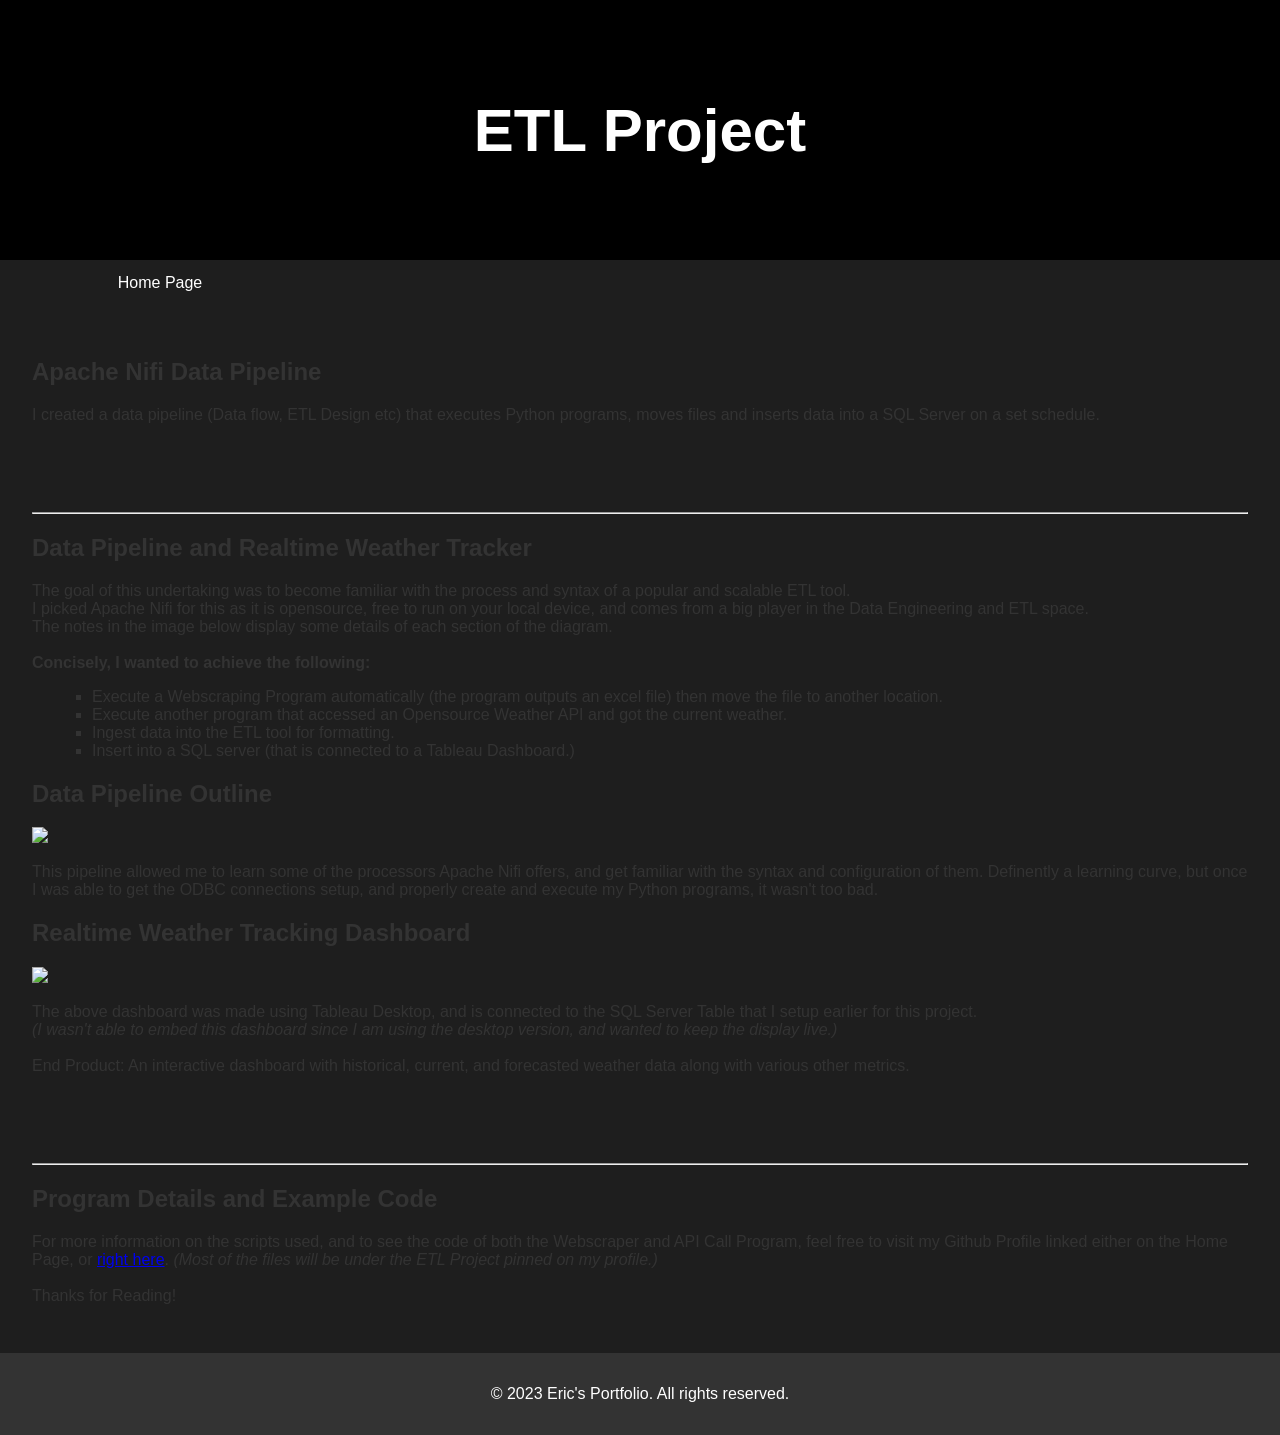
==== ETL_Project_1.html @ b4e4a727 "Adding files" ====
<!DOCTYPE html>
<html lang="en">
<head>
    <meta charset="UTF-8">
    <meta name="viewport" content="width=device-width, initial-scale=1.0">
    <title>ETL Project</title>
    <style>
        body {
            font-family: 'Arial Black', sans-serif;
            margin: 0;
            padding: 0;
            background-color: #000000e1;
            background-image: url('https://eric-castilla-website-1.s3.us-west-1.amazonaws.com/images/background_images/White_Background_2.jpg');
            background-size: cover;
            background-position: center;
            background-repeat: no-repeat;
            color: #fff;
        }

        header {
            background-color: #000000;
            font-size: 30px ;
            text-align: center;
            padding: 1em;
            background-image: url('https://media.giphy.com/media/xTiTnxpQ3ghPiB2Hp6/giphy.gif');
            background-size: cover;
            overflow: hidden;
            height: 200px; /* Adjust header size */
            display: flex;
            align-items: center;
            justify-content: center;
        }

        h1 {
            margin: 0;
            font-size: 2em;
        }

        nav {
            background-image: url('https://media.giphy.com/media/xVn3ZmKrKIOLS/giphy.gif');
            background-size: cover;
            overflow: hidden;
        }

        nav a {
            float: left;
            display: block;
            color: white;
            text-align: center;
            padding: 14px 16px;
            text-decoration: none;
            width: 25%;
            box-sizing: border-box;
        }

        nav a:hover {
            background-color: rgba(255, 255, 255, 0.3);
            color: black;
        }

        section {
            padding: 2em;
            color: #333;
        }

        section p {
            margin-bottom: 1em;
        }

        section ul {
            list-style-type: square; /* You can change 'disc' to 'circle', 'square', etc. */
            margin-left: 20px;
        }

        .image-gallery img {
            max-width: 100%;
            height: auto;
        }

        footer {
            background-color: #333;
            color: #fff;
            text-align: center;
            padding: 1em;
        }
    </style>
</head>
<body>
    <header>
        <h1>ETL Project</h1>
    </header>
    <nav>
        <a href="http://eric-castilla-website-1.s3-website-us-west-1.amazonaws.com">Home Page</a>
    </nav>
    <section>
        <h2>Apache Nifi Data Pipeline</h2>
        <p>I created a data pipeline (Data flow, ETL Design etc) that executes Python programs, moves files and inserts data into a SQL Server on a set schedule. </p>    
    </section>
    <section>
        <hr>
        <h2>Data Pipeline and Realtime Weather Tracker</h2>
        <p>The goal of this undertaking was to become familiar with the process and syntax of a popular and scalable ETL tool. 
            <br>I picked Apache Nifi for this as it is opensource, free to run on your local device, and comes from a big player in the Data Engineering and ETL space. 
            <br>The notes in the image below display some details of each section of the diagram. 
            <br>
            <br><strong>Concisely, I wanted to achieve the following:</strong>
            <ul>
                <li>Execute a Webscraping Program automatically (the program outputs an excel file) then move the file to another location.
                <li>Execute another program that accessed an Opensource Weather API and got the current weather.
                <li>Ingest data into the ETL tool for formatting.
                <li>Insert into a SQL server (that is connected to a Tableau Dashboard.)
                </li>
            </ul>
        </p>
        <h2>Data Pipeline Outline</h2>
        <div class="image-gallery">
            <img src="https://eric-castilla-website-1.s3.us-west-1.amazonaws.com/images/project_pics/Apache+Nifi+Data-Pipeline+1.PNG">
        </div>
        <p>This pipeline allowed me to learn some of the processors Apache Nifi offers, and get familiar with the syntax and configuration of them. Definently a learning curve, but once I was able to get the ODBC connections setup, and properly create and execute my Python programs, it wasn't too bad.</p>
        <h2>Realtime Weather Tracking Dashboard</h2>
        <div class="image-gallery">
            <img src="https://eric-castilla-website-1.s3.us-west-1.amazonaws.com/images/project_pics/Real+Time+Temp+Tracking+and+Forecasting+1.PNG">
        </div>
        <p>The above dashboard was made using Tableau Desktop, and is connected to the SQL Server Table that I setup earlier for this project. 
            <br><i>(I wasn't able to embed this dashboard since I am using the desktop version, and wanted to keep the display live.)</i>
        <br>
        <br>
        End Product: An interactive dashboard with historical, current, and forecasted weather data along with various other metrics.
        </p>
        <p> </p>
    </section>
    <section>
        <hr>
        <h2>Program Details and Example Code</h2>
        <p>For more information on the scripts used, and to see the code of both the Webscraper and API Call Program, feel free to visit my Github Profile linked either on the Home Page, or <a href="https://github.com/CastyBoi">right here</a>. <i>(Most of the files will be under the ETL Project pinned on my profile.)</i>
            <br>
            <br>Thanks for Reading!
        </p>
    </section>
    <footer>
        <p>&copy; 2023 Eric's Portfolio. All rights reserved.</p>
    </footer>
</body>
</html>
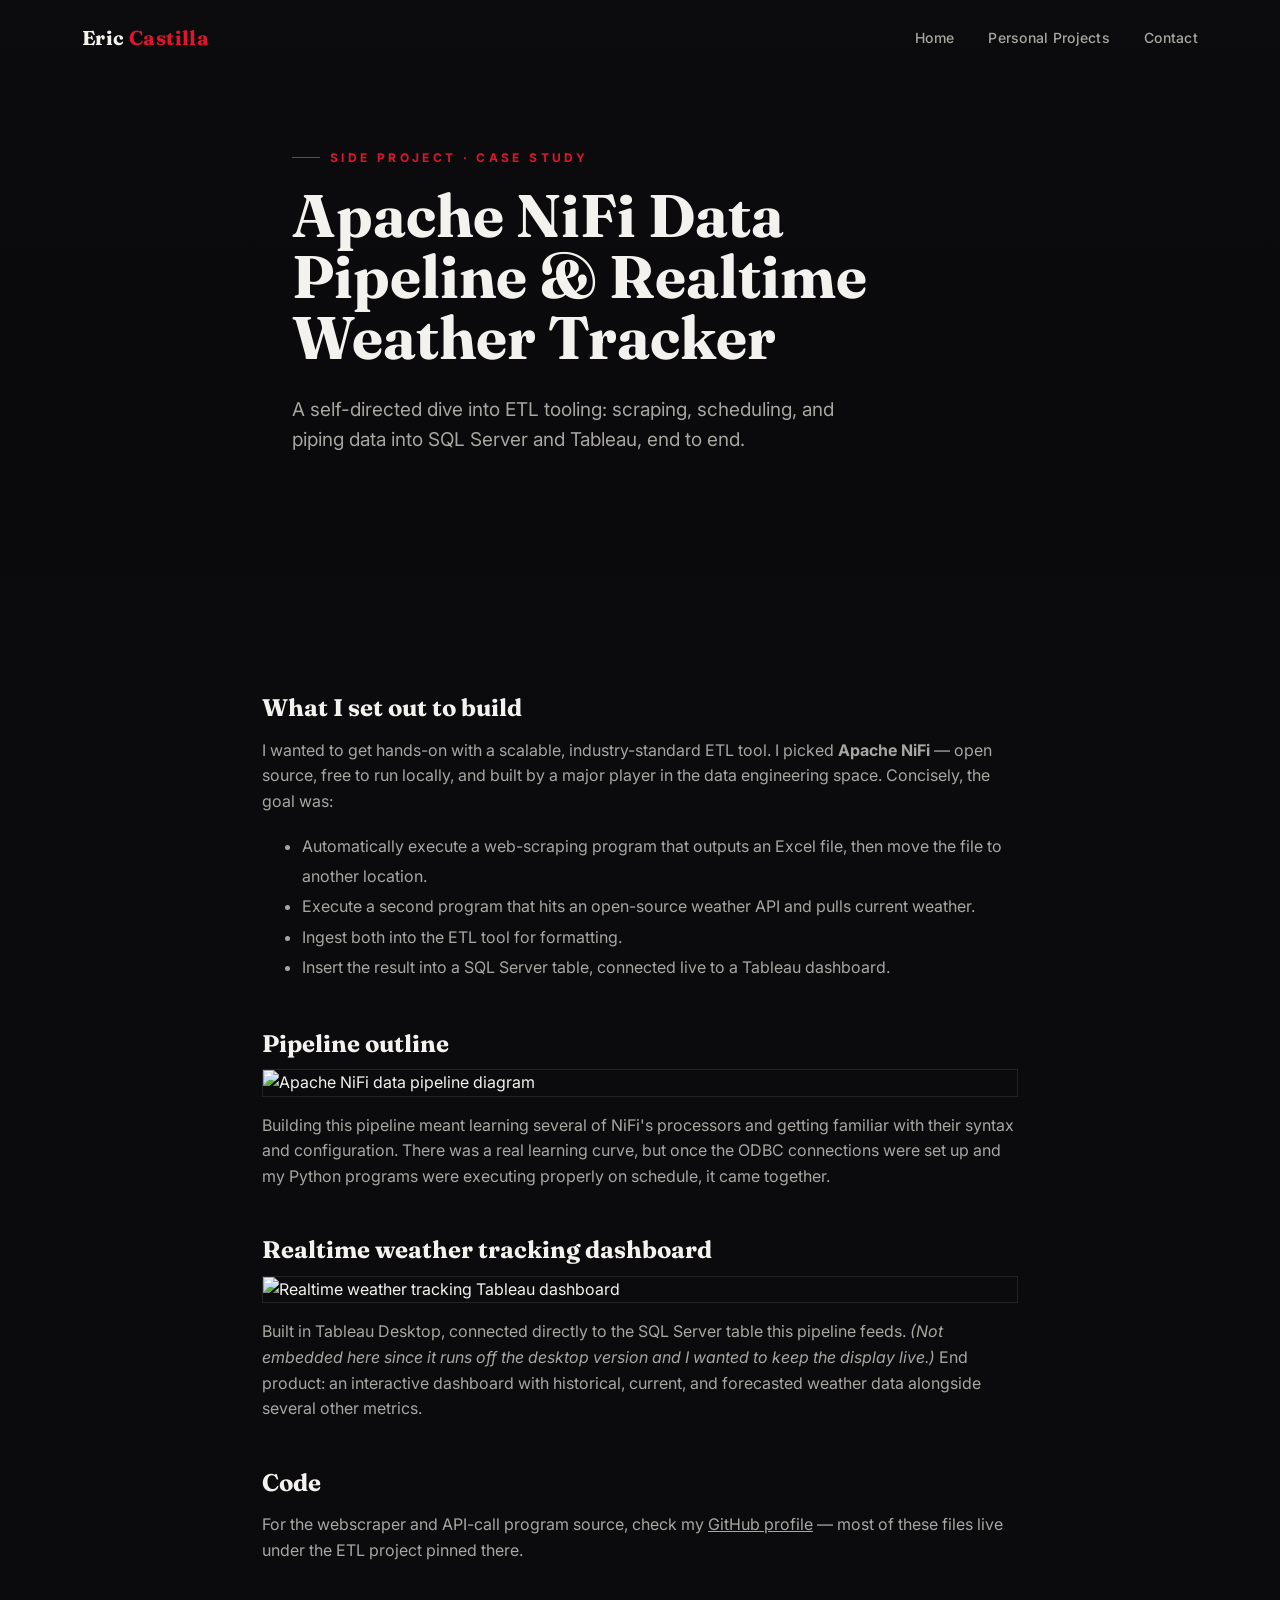
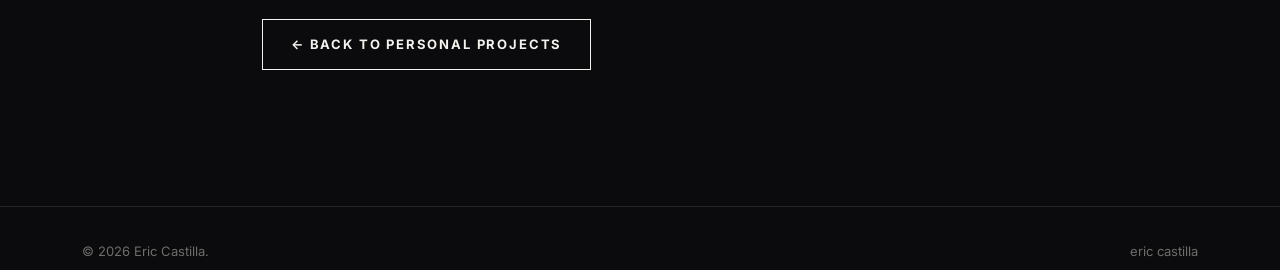
==== commit 52e5cb67: "Add files via upload" ====
--- a/ETL_Project_1.html
+++ b/ETL_Project_1.html
@@ -1,144 +1,70 @@
 <!DOCTYPE html>
 <html lang="en">
 <head>
-    <meta charset="UTF-8">
-    <meta name="viewport" content="width=device-width, initial-scale=1.0">
-    <title>ETL Project</title>
-    <style>
-        body {
-            font-family: 'Arial Black', sans-serif;
-            margin: 0;
-            padding: 0;
-            background-color: #000000e1;
-            background-image: url('https://eric-castilla-website-1.s3.us-west-1.amazonaws.com/images/background_images/White_Background_2.jpg');
-            background-size: cover;
-            background-position: center;
-            background-repeat: no-repeat;
-            color: #fff;
-        }
-
-        header {
-            background-color: #000000;
-            font-size: 30px ;
-            text-align: center;
-            padding: 1em;
-            background-image: url('https://media.giphy.com/media/xTiTnxpQ3ghPiB2Hp6/giphy.gif');
-            background-size: cover;
-            overflow: hidden;
-            height: 200px; /* Adjust header size */
-            display: flex;
-            align-items: center;
-            justify-content: center;
-        }
-
-        h1 {
-            margin: 0;
-            font-size: 2em;
-        }
-
-        nav {
-            background-image: url('https://media.giphy.com/media/xVn3ZmKrKIOLS/giphy.gif');
-            background-size: cover;
-            overflow: hidden;
-        }
-
-        nav a {
-            float: left;
-            display: block;
-            color: white;
-            text-align: center;
-            padding: 14px 16px;
-            text-decoration: none;
-            width: 25%;
-            box-sizing: border-box;
-        }
-
-        nav a:hover {
-            background-color: rgba(255, 255, 255, 0.3);
-            color: black;
-        }
-
-        section {
-            padding: 2em;
-            color: #333;
-        }
-
-        section p {
-            margin-bottom: 1em;
-        }
-
-        section ul {
-            list-style-type: square; /* You can change 'disc' to 'circle', 'square', etc. */
-            margin-left: 20px;
-        }
-
-        .image-gallery img {
-            max-width: 100%;
-            height: auto;
-        }
-
-        footer {
-            background-color: #333;
-            color: #fff;
-            text-align: center;
-            padding: 1em;
-        }
-    </style>
+<meta charset="UTF-8">
+<meta name="viewport" content="width=device-width, initial-scale=1.0">
+<title>ETL Case Study — Eric Castilla</title>
+<link rel="stylesheet" href="style.css">
 </head>
 <body>
-    <header>
-        <h1>ETL Project</h1>
-    </header>
-    <nav>
-        <a href="http://eric-castilla-website-1.s3-website-us-west-1.amazonaws.com">Home Page</a>
+
+<header class="site-nav scrolled">
+  <div class="wrap nav-inner">
+    <a href="index.html" class="brand">Eric <span>Castilla</span></a>
+    <nav class="links">
+      <a href="index.html#top">Home</a>
+      <a href="index.html#personal">Personal Projects</a>
+      <a href="index.html#contact">Contact</a>
     </nav>
-    <section>
-        <h2>Apache Nifi Data Pipeline</h2>
-        <p>I created a data pipeline (Data flow, ETL Design etc) that executes Python programs, moves files and inserts data into a SQL Server on a set schedule. </p>    
-    </section>
-    <section>
-        <hr>
-        <h2>Data Pipeline and Realtime Weather Tracker</h2>
-        <p>The goal of this undertaking was to become familiar with the process and syntax of a popular and scalable ETL tool. 
-            <br>I picked Apache Nifi for this as it is opensource, free to run on your local device, and comes from a big player in the Data Engineering and ETL space. 
-            <br>The notes in the image below display some details of each section of the diagram. 
-            <br>
-            <br><strong>Concisely, I wanted to achieve the following:</strong>
-            <ul>
-                <li>Execute a Webscraping Program automatically (the program outputs an excel file) then move the file to another location.
-                <li>Execute another program that accessed an Opensource Weather API and got the current weather.
-                <li>Ingest data into the ETL tool for formatting.
-                <li>Insert into a SQL server (that is connected to a Tableau Dashboard.)
-                </li>
-            </ul>
-        </p>
-        <h2>Data Pipeline Outline</h2>
-        <div class="image-gallery">
-            <img src="https://eric-castilla-website-1.s3.us-west-1.amazonaws.com/images/project_pics/Apache+Nifi+Data-Pipeline+1.PNG">
-        </div>
-        <p>This pipeline allowed me to learn some of the processors Apache Nifi offers, and get familiar with the syntax and configuration of them. Definently a learning curve, but once I was able to get the ODBC connections setup, and properly create and execute my Python programs, it wasn't too bad.</p>
-        <h2>Realtime Weather Tracking Dashboard</h2>
-        <div class="image-gallery">
-            <img src="https://eric-castilla-website-1.s3.us-west-1.amazonaws.com/images/project_pics/Real+Time+Temp+Tracking+and+Forecasting+1.PNG">
-        </div>
-        <p>The above dashboard was made using Tableau Desktop, and is connected to the SQL Server Table that I setup earlier for this project. 
-            <br><i>(I wasn't able to embed this dashboard since I am using the desktop version, and wanted to keep the display live.)</i>
-        <br>
-        <br>
-        End Product: An interactive dashboard with historical, current, and forecasted weather data along with various other metrics.
-        </p>
-        <p> </p>
-    </section>
-    <section>
-        <hr>
-        <h2>Program Details and Example Code</h2>
-        <p>For more information on the scripts used, and to see the code of both the Webscraper and API Call Program, feel free to visit my Github Profile linked either on the Home Page, or <a href="https://github.com/CastyBoi">right here</a>. <i>(Most of the files will be under the ETL Project pinned on my profile.)</i>
-            <br>
-            <br>Thanks for Reading!
-        </p>
-    </section>
-    <footer>
-        <p>&copy; 2023 Eric's Portfolio. All rights reserved.</p>
-    </footer>
+  </div>
+</header>
+
+<section class="hero has-bg" style="min-height:52vh;padding-top:140px;--bg-img:url('images/projects/etl-hero.jpg')">
+  <div class="wrap hero-inner">
+    <div class="eyebrow">Side Project &middot; Case Study</div>
+    <h1 style="font-size:clamp(34px,5vw,60px)">Apache NiFi Data Pipeline &amp; Realtime Weather Tracker</h1>
+    <p class="sub">A self-directed dive into ETL tooling: scraping, scheduling, and piping data into SQL Server and Tableau, end to end.</p>
+  </div>
+</section>
+
+<section class="section-pad">
+  <div class="wrap" style="max-width:820px">
+
+    <h2>What I set out to build</h2>
+    <p style="color:var(--text-dim)">I wanted to get hands-on with a scalable, industry-standard ETL tool. I picked <strong>Apache NiFi</strong> — open source, free to run locally, and built by a major player in the data engineering space. Concisely, the goal was:</p>
+    <ul style="color:var(--text-dim);line-height:1.9">
+      <li>Automatically execute a web-scraping program that outputs an Excel file, then move the file to another location.</li>
+      <li>Execute a second program that hits an open-source weather API and pulls current weather.</li>
+      <li>Ingest both into the ETL tool for formatting.</li>
+      <li>Insert the result into a SQL Server table, connected live to a Tableau dashboard.</li>
+    </ul>
+
+    <h2 style="margin-top:48px">Pipeline outline</h2>
+    <div class="image-gallery">
+      <img src="images/projects/nifi-pipeline.jpg" alt="Apache NiFi data pipeline diagram" loading="lazy" onerror="this.src='https://eric-castilla-website-1.s3.us-west-1.amazonaws.com/images/project_pics/Apache+Nifi+Data-Pipeline+1.PNG'">
+    </div>
+    <p style="color:var(--text-dim)">Building this pipeline meant learning several of NiFi's processors and getting familiar with their syntax and configuration. There was a real learning curve, but once the ODBC connections were set up and my Python programs were executing properly on schedule, it came together.</p>
+
+    <h2 style="margin-top:48px">Realtime weather tracking dashboard</h2>
+    <div class="image-gallery">
+      <img src="images/projects/weather-dashboard.jpg" alt="Realtime weather tracking Tableau dashboard" loading="lazy" onerror="this.src='https://eric-castilla-website-1.s3.us-west-1.amazonaws.com/images/project_pics/Real+Time+Temp+Tracking+and+Forecasting+1.PNG'">
+    </div>
+    <p style="color:var(--text-dim)">Built in Tableau Desktop, connected directly to the SQL Server table this pipeline feeds. <i>(Not embedded here since it runs off the desktop version and I wanted to keep the display live.)</i> End product: an interactive dashboard with historical, current, and forecasted weather data alongside several other metrics.</p>
+
+    <h2 style="margin-top:48px">Code</h2>
+    <p style="color:var(--text-dim)">For the webscraper and API-call program source, check my <a class="case-link" href="https://github.com/CastyBoi" target="_blank" rel="noopener">GitHub profile</a> — most of these files live under the ETL project pinned there.</p>
+
+    <p style="margin-top:56px"><a class="btn" href="index.html#personal">&larr; Back to Personal Projects</a></p>
+  </div>
+</section>
+
+<footer>
+  <div class="wrap">
+    <span>&copy; <span id="year"></span> Eric Castilla.</span>
+    <span><a href="index.html">eric castilla</a></span>
+  </div>
+</footer>
+
+<script src="script.js"></script>
 </body>
 </html>
--- a/style.css
+++ b/style.css
@@ -0,0 +1,493 @@
+/* ==========================================================================
+   Eric Castilla — Portfolio
+   ========================================================================== */
+
+@import url('https://fonts.googleapis.com/css2?family=Fraunces:ital,opsz,wght@0,9..144,400;0,9..144,600;0,9..144,700;0,9..144,900;1,9..144,500&family=Inter:wght@300;400;500;600;700;800&display=swap');
+
+:root {
+  --bg: #0b0b0d;
+  --bg-raised: #131316;
+  --bg-card: #17171b;
+  --text: #f4f2ee;
+  --text-dim: #a8a6a1;
+  --text-faint: #6f6d69;
+  --accent: #e0142c;
+  --accent-dim: #8a0e1c;
+  --line: rgba(244, 242, 238, 0.1);
+  --font-display: 'Fraunces', Georgia, serif;
+  --font-body: 'Inter', -apple-system, BlinkMacSystemFont, sans-serif;
+  --maxw: 1180px;
+  --overlay-dark: linear-gradient(180deg, rgba(8,8,10,0.55) 0%, rgba(8,8,10,0.82) 65%, rgba(8,8,10,0.97) 100%);
+  --overlay-band: linear-gradient(90deg, rgba(8,8,10,0.94) 0%, rgba(8,8,10,0.65) 45%, rgba(8,8,10,0.94) 100%);
+}
+
+* { box-sizing: border-box; }
+html { scroll-behavior: smooth; }
+
+body {
+  margin: 0;
+  background: var(--bg);
+  color: var(--text);
+  font-family: var(--font-body);
+  font-weight: 400;
+  line-height: 1.6;
+  -webkit-font-smoothing: antialiased;
+}
+
+img { max-width: 100%; display: block; }
+a { color: inherit; }
+
+.wrap {
+  max-width: var(--maxw);
+  margin: 0 auto;
+  padding: 0 32px;
+}
+
+.eyebrow {
+  display: inline-flex;
+  align-items: center;
+  gap: 10px;
+  font-family: var(--font-body);
+  font-size: 12px;
+  font-weight: 700;
+  letter-spacing: 0.28em;
+  text-transform: uppercase;
+  color: var(--accent);
+  margin-bottom: 18px;
+}
+.eyebrow::before {
+  content: '';
+  width: 28px;
+  height: 1px;
+  background: var(--accent);
+}
+
+h1, h2, h3, h4 {
+  font-family: var(--font-display);
+  font-weight: 700;
+  line-height: 1.1;
+  margin: 0 0 0.5em;
+}
+
+.section-title {
+  font-size: clamp(28px, 4vw, 44px);
+  max-width: 720px;
+}
+
+.lede {
+  color: var(--text-dim);
+  font-size: 17px;
+  max-width: 640px;
+  margin-bottom: 48px;
+}
+
+/* -------------------- Background image utility --------------------
+   Set the photo per-element with:  style="--bg-img:url('images/your-photo.jpg')"
+   The dark gradient overlay always renders even if the image is missing,
+   so nothing looks "broken" until you drop real photos in.
+--------------------------------------------------------------------- */
+.has-bg {
+  position: relative;
+  background-color: #101012;
+  background-image: var(--overlay-dark), var(--bg-img, none);
+  background-size: cover;
+  background-position: center;
+  background-repeat: no-repeat;
+  background-attachment: fixed;
+}
+@media (max-width: 900px) {
+  .has-bg { background-attachment: scroll; }
+}
+
+/* -------------------------------- Nav -------------------------------- */
+header.site-nav {
+  position: fixed;
+  top: 0; left: 0; right: 0;
+  z-index: 100;
+  padding: 22px 0;
+  transition: background-color .3s ease, padding .3s ease, border-color .3s ease;
+  border-bottom: 1px solid transparent;
+}
+header.site-nav.scrolled {
+  background-color: rgba(11,11,13,0.86);
+  backdrop-filter: blur(10px);
+  padding: 14px 0;
+  border-bottom: 1px solid var(--line);
+}
+.nav-inner {
+  display: flex;
+  align-items: center;
+  justify-content: space-between;
+}
+.brand {
+  font-family: var(--font-display);
+  font-weight: 700;
+  font-size: 20px;
+  letter-spacing: 0.02em;
+  text-decoration: none;
+  color: var(--text);
+}
+.brand span { color: var(--accent); }
+
+nav.links {
+  display: flex;
+  gap: 34px;
+  list-style: none;
+  margin: 0; padding: 0;
+}
+nav.links a {
+  text-decoration: none;
+  color: var(--text-dim);
+  font-size: 14px;
+  font-weight: 500;
+  letter-spacing: 0.02em;
+  transition: color .2s ease;
+}
+nav.links a:hover { color: var(--text); }
+
+.nav-toggle {
+  display: none;
+  flex-direction: column;
+  gap: 5px;
+  background: none;
+  border: none;
+  cursor: pointer;
+  padding: 6px;
+}
+.nav-toggle span {
+  width: 24px; height: 2px;
+  background: var(--text);
+  display: block;
+}
+
+@media (max-width: 780px) {
+  nav.links {
+    position: fixed;
+    top: 0; right: 0;
+    height: 100vh;
+    width: 76%;
+    max-width: 320px;
+    background: var(--bg-raised);
+    flex-direction: column;
+    justify-content: center;
+    align-items: flex-start;
+    padding: 40px;
+    gap: 26px;
+    transform: translateX(100%);
+    transition: transform .35s ease;
+    border-left: 1px solid var(--line);
+  }
+  nav.links.open { transform: translateX(0); }
+  nav.links a { font-size: 18px; }
+  .nav-toggle { display: flex; }
+}
+
+/* -------------------------------- Buttons -------------------------------- */
+.btn {
+  display: inline-flex;
+  align-items: center;
+  gap: 10px;
+  padding: 14px 28px;
+  font-family: var(--font-body);
+  font-size: 13px;
+  font-weight: 700;
+  letter-spacing: 0.14em;
+  text-transform: uppercase;
+  text-decoration: none;
+  border: 1px solid var(--text);
+  color: var(--text);
+  background: transparent;
+  transition: background-color .2s ease, color .2s ease, border-color .2s ease;
+  cursor: pointer;
+}
+.btn:hover { background: var(--text); color: var(--bg); }
+.btn-primary {
+  background: var(--accent);
+  border-color: var(--accent);
+  color: #fff;
+}
+.btn-primary:hover { background: transparent; color: var(--accent); }
+
+/* -------------------------------- Hero -------------------------------- */
+.hero {
+  min-height: 100vh;
+  display: flex;
+  align-items: center;
+  padding-top: 110px;
+  padding-bottom: 80px;
+}
+.hero-inner { max-width: 760px; }
+.hero-kicker {
+  font-size: 13px;
+  font-weight: 700;
+  letter-spacing: 0.3em;
+  text-transform: uppercase;
+  color: var(--text-dim);
+  margin-bottom: 26px;
+}
+.hero h1 {
+  font-size: clamp(42px, 7vw, 84px);
+  line-height: 1.02;
+  margin-bottom: 26px;
+}
+.hero h1 .drop {
+  font-size: 1.3em;
+  color: var(--accent);
+  font-style: italic;
+}
+.hero p.sub {
+  font-size: clamp(16px, 1.8vw, 19px);
+  color: var(--text-dim);
+  max-width: 560px;
+  margin-bottom: 40px;
+}
+.hero-actions { display: flex; gap: 16px; flex-wrap: wrap; }
+
+.scroll-cue {
+  position: absolute;
+  bottom: 34px;
+  left: 50%;
+  transform: translateX(-50%);
+  font-size: 11px;
+  letter-spacing: 0.2em;
+  text-transform: uppercase;
+  color: var(--text-faint);
+  display: flex;
+  flex-direction: column;
+  align-items: center;
+  gap: 10px;
+}
+.scroll-cue::after {
+  content: '';
+  width: 1px; height: 40px;
+  background: linear-gradient(var(--text-faint), transparent);
+  animation: scrollpulse 2s ease-in-out infinite;
+}
+@keyframes scrollpulse {
+  0% { opacity: .2; }
+  50% { opacity: 1; }
+  100% { opacity: .2; }
+}
+
+/* -------------------------------- Sections -------------------------------- */
+section { position: relative; }
+.section-pad { padding: 120px 0; }
+
+.reveal {
+  opacity: 0;
+  transform: translateY(28px);
+  transition: opacity .7s ease, transform .7s ease;
+}
+.reveal.in-view { opacity: 1; transform: translateY(0); }
+
+/* ---------------------------- About / Timeline ---------------------------- */
+.about-grid {
+  display: grid;
+  grid-template-columns: 0.9fr 1.1fr;
+  gap: 64px;
+}
+@media (max-width: 860px) {
+  .about-grid { grid-template-columns: 1fr; }
+}
+.about-copy p { color: var(--text-dim); margin-bottom: 18px; }
+.about-copy strong { color: var(--text); }
+
+.timeline { border-left: 1px solid var(--line); padding-left: 32px; display: flex; flex-direction: column; gap: 40px; }
+.timeline-item { position: relative; }
+.timeline-item::before {
+  content: '';
+  position: absolute;
+  left: -37.5px;
+  top: 4px;
+  width: 9px; height: 9px;
+  border-radius: 50%;
+  background: var(--accent);
+  box-shadow: 0 0 0 4px var(--bg-raised);
+}
+.timeline-item .tl-role { font-family: var(--font-display); font-size: 20px; margin-bottom: 4px; }
+.timeline-item .tl-meta { font-size: 12px; letter-spacing: 0.12em; text-transform: uppercase; color: var(--accent); margin-bottom: 10px; }
+.timeline-item p { color: var(--text-dim); font-size: 15px; margin: 0; }
+
+/* ------------------------------ Divider band ------------------------------ */
+.divider-band {
+  height: 46vh;
+  min-height: 320px;
+  display: flex;
+  align-items: center;
+  justify-content: center;
+  text-align: center;
+}
+.divider-band blockquote {
+  font-family: var(--font-display);
+  font-style: italic;
+  font-weight: 500;
+  font-size: clamp(22px, 3.4vw, 38px);
+  max-width: 820px;
+  margin: 0 auto;
+  padding: 0 24px;
+  color: var(--text);
+}
+.divider-band cite {
+  display: block;
+  margin-top: 20px;
+  font-style: normal;
+  font-family: var(--font-body);
+  font-size: 12px;
+  letter-spacing: 0.2em;
+  text-transform: uppercase;
+  color: var(--text-dim);
+}
+
+/* ------------------------------ Filter tabs ------------------------------ */
+.filter-bar {
+  display: flex;
+  flex-wrap: wrap;
+  gap: 10px;
+  margin-bottom: 44px;
+}
+.filter-btn {
+  font-family: var(--font-body);
+  font-size: 12px;
+  font-weight: 600;
+  letter-spacing: 0.08em;
+  text-transform: uppercase;
+  color: var(--text-dim);
+  background: transparent;
+  border: 1px solid var(--line);
+  padding: 9px 18px;
+  cursor: pointer;
+  transition: all .2s ease;
+}
+.filter-btn:hover { color: var(--text); border-color: var(--text-dim); }
+.filter-btn.active { color: #fff; background: var(--accent); border-color: var(--accent); }
+
+/* ------------------------------ Project grid ------------------------------ */
+.project-grid {
+  display: grid;
+  grid-template-columns: repeat(auto-fill, minmax(320px, 1fr));
+  gap: 26px;
+}
+
+.card {
+  background: var(--bg-card);
+  border: 1px solid var(--line);
+  display: flex;
+  flex-direction: column;
+  transition: transform .25s ease, border-color .25s ease;
+}
+.card:hover { transform: translateY(-4px); border-color: rgba(224,20,44,0.5); }
+
+.card-media {
+  height: 170px;
+  background-color: #1c1c20;
+  background-image: linear-gradient(160deg, rgba(224,20,44,0.18), rgba(0,0,0,0.05)), var(--bg-img, none);
+  background-size: cover;
+  background-position: center;
+  display: flex;
+  align-items: flex-end;
+  padding: 14px 16px;
+}
+.card-tag {
+  font-size: 10px;
+  font-weight: 700;
+  letter-spacing: 0.12em;
+  text-transform: uppercase;
+  background: rgba(11,11,13,0.75);
+  color: var(--text);
+  padding: 5px 10px;
+  border: 1px solid var(--line);
+}
+
+.card-body { padding: 22px; display: flex; flex-direction: column; gap: 10px; flex: 1; }
+.card-status { font-size: 11px; letter-spacing: 0.1em; text-transform: uppercase; color: var(--accent); font-weight: 700; }
+.card h3 { font-size: 19px; margin: 0; }
+.card-summary { color: var(--text-dim); font-size: 14px; margin: 0; }
+
+.card details { margin-top: 6px; border-top: 1px solid var(--line); padding-top: 10px; }
+.card summary {
+  cursor: pointer;
+  font-size: 12px;
+  font-weight: 700;
+  letter-spacing: 0.08em;
+  text-transform: uppercase;
+  color: var(--text);
+  list-style: none;
+}
+.card summary::-webkit-details-marker { display: none; }
+.card summary::after { content: '+'; float: right; }
+.card details[open] summary::after { content: '−'; }
+.card details p { color: var(--text-dim); font-size: 14px; margin: 12px 0 0; }
+
+.card-tools { display: flex; flex-wrap: wrap; gap: 6px; margin-top: auto; padding-top: 12px; }
+.pill {
+  font-size: 11px;
+  color: var(--text-dim);
+  border: 1px solid var(--line);
+  padding: 4px 10px;
+  border-radius: 100px;
+}
+
+.more-note {
+  margin-top: 40px;
+  padding: 20px 24px;
+  border: 1px dashed var(--line);
+  color: var(--text-dim);
+  font-size: 14px;
+}
+.more-note strong { color: var(--text); }
+
+/* ------------------------------ Skills ------------------------------ */
+.skills-grid {
+  display: grid;
+  grid-template-columns: repeat(auto-fit, minmax(240px, 1fr));
+  gap: 36px;
+}
+.skill-group h4 {
+  font-size: 13px;
+  letter-spacing: 0.14em;
+  text-transform: uppercase;
+  color: var(--accent);
+  margin-bottom: 16px;
+}
+.skill-group .pill { margin: 0 8px 8px 0; display: inline-block; }
+
+/* ------------------------------ Personal projects (embeds) ------------------------------ */
+.embed-block {
+  background: var(--bg-card);
+  border: 1px solid var(--line);
+  padding: 32px;
+  margin-bottom: 26px;
+}
+.embed-block h3 { margin-bottom: 6px; }
+.embed-block .embed-meta { color: var(--text-dim); font-size: 14px; margin-bottom: 20px; }
+.embed-block .embed-frame { margin-bottom: 20px; }
+.embed-block p { color: var(--text-dim); font-size: 14.5px; }
+.embed-block a.case-link {
+  color: var(--accent);
+  text-decoration: none;
+  font-weight: 600;
+  font-size: 13px;
+  letter-spacing: 0.04em;
+  text-transform: uppercase;
+}
+.image-gallery img { max-width: 100%; border: 1px solid var(--line); }
+
+/* ------------------------------ Contact / Footer ------------------------------ */
+.contact-inner { text-align: center; max-width: 640px; margin: 0 auto; }
+.contact-inner .section-title { margin-left: auto; margin-right: auto; }
+.contact-links { display: flex; justify-content: center; gap: 18px; flex-wrap: wrap; margin-top: 36px; }
+
+footer {
+  border-top: 1px solid var(--line);
+  padding: 34px 0;
+  font-size: 13px;
+  color: var(--text-faint);
+}
+footer .wrap { display: flex; justify-content: space-between; flex-wrap: wrap; gap: 12px; }
+footer a { color: var(--text-faint); text-decoration: none; }
+footer a:hover { color: var(--text-dim); }
+
+@media (max-width: 600px) {
+  .wrap { padding: 0 20px; }
+  .section-pad { padding: 84px 0; }
+}
